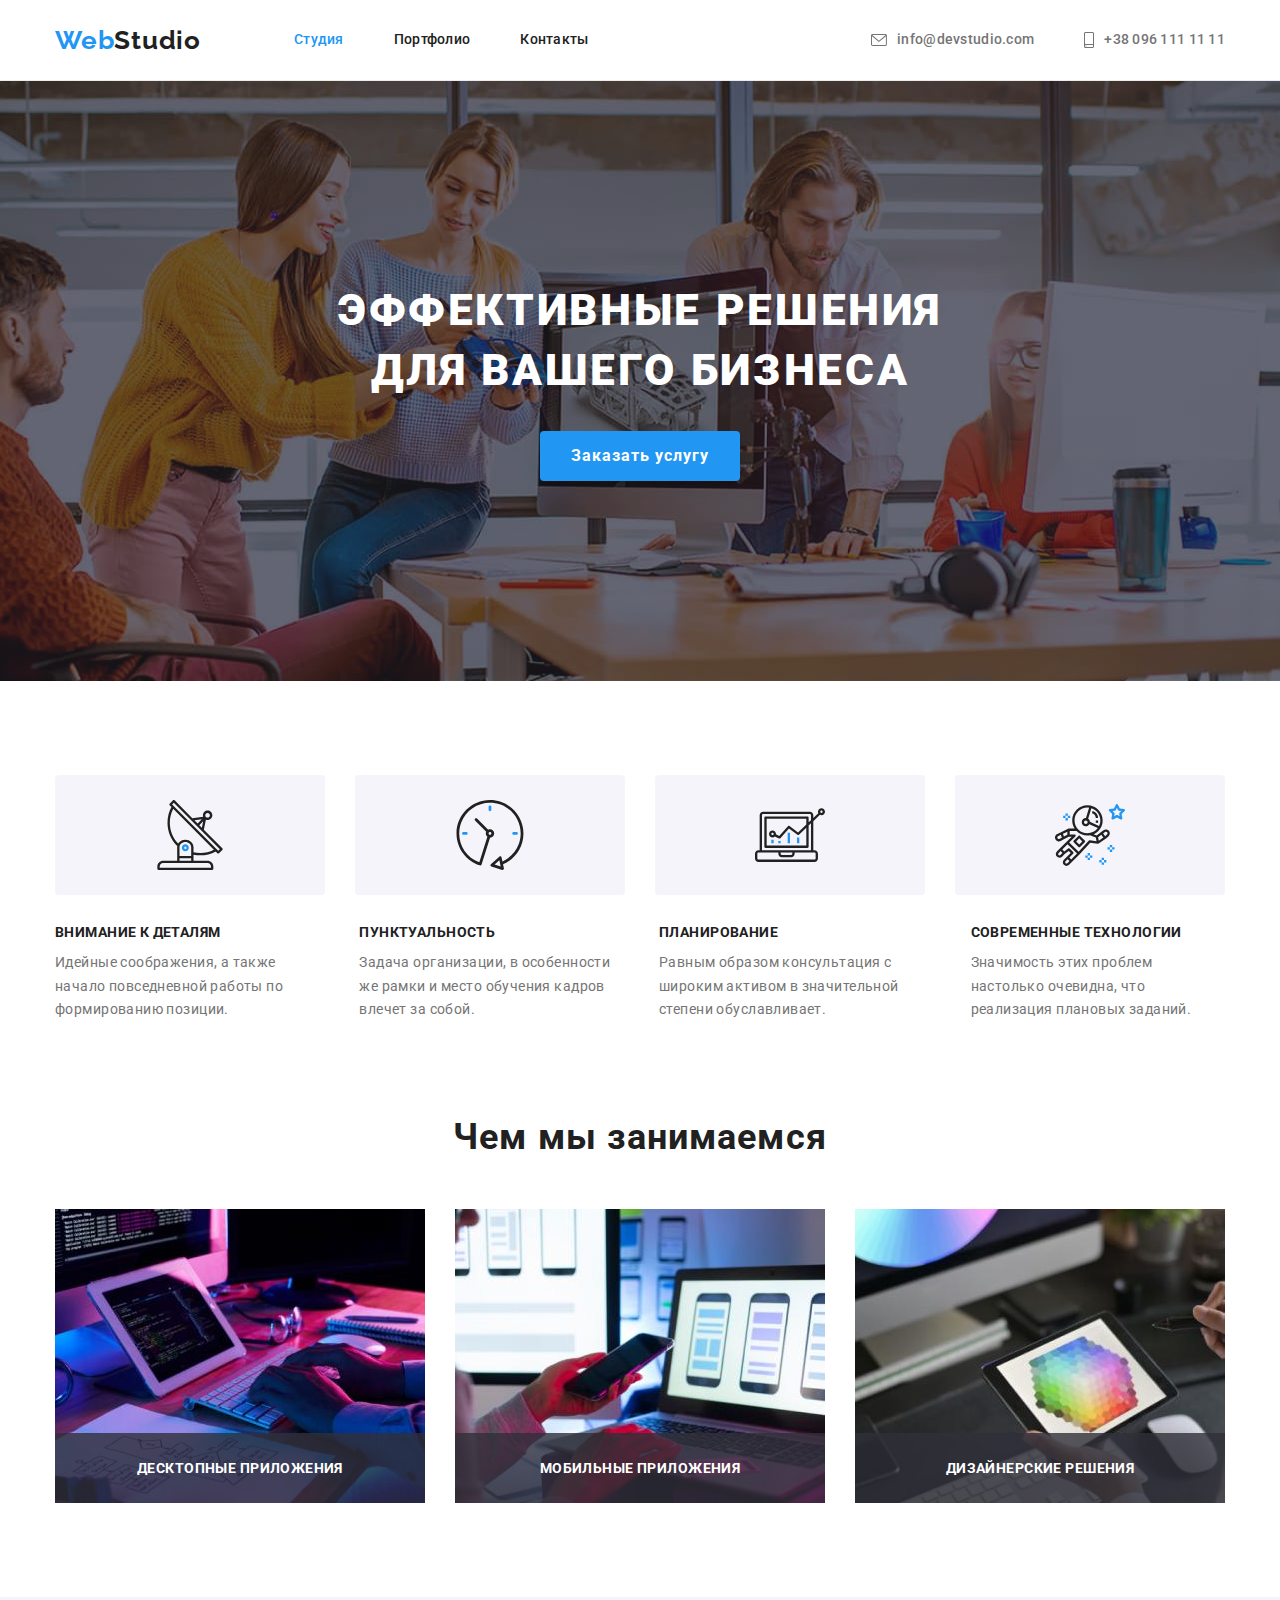
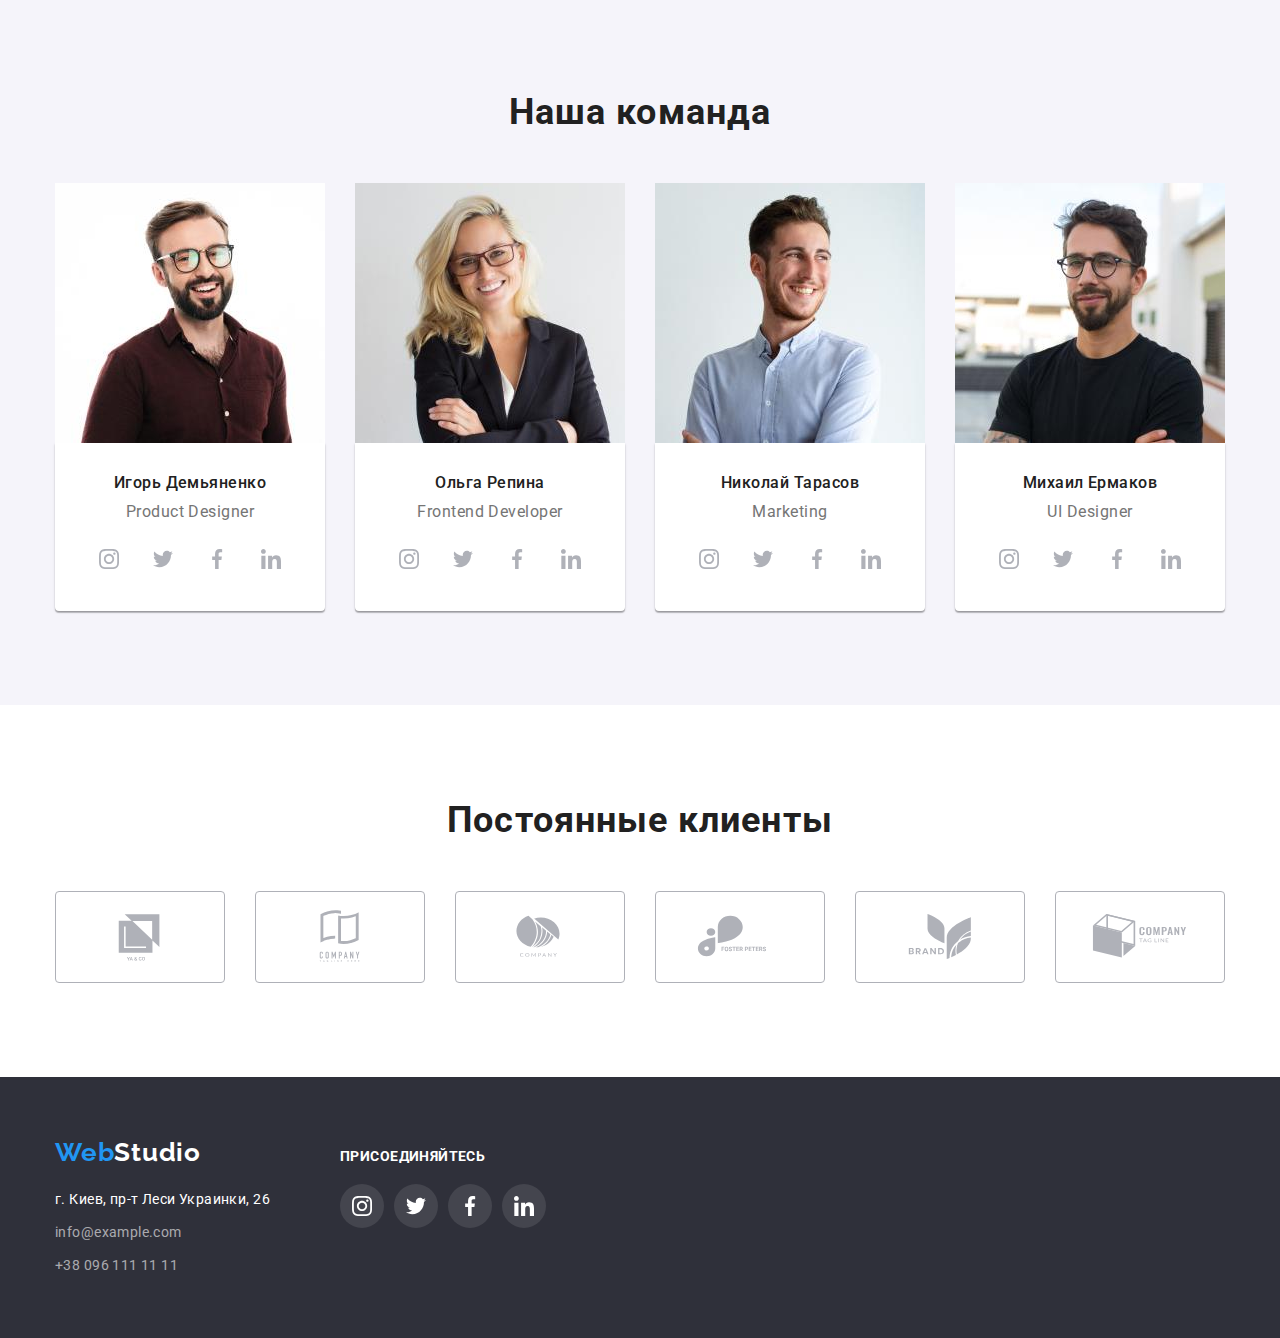
==== index.html @ f0101356 "Начало работы" ====
<!DOCTYPE html>
<html lang="ru">
<head>
    <meta charset="UTF-8">
    <meta http-equiv="X-UA-Compatible" content="IE=edge">
    <meta name="viewport" content="width=device-width, initial-scale=1.0">
    <title>Document</title> 
    <link rel="preconnect" href="https://fonts.googleapis.com">
    <link rel="preconnect" href="https://fonts.gstatic.com" crossorigin>
    <link href="https://fonts.googleapis.com/css2?family=Raleway:wght@700&family=Roboto:wght@400;500;700;900&display=swap"
      rel="stylesheet">
      <link rel="stylesheet" href="https://cdnjs.cloudflare.com/ajax/libs/modern-normalize/1.1.0/modern-normalize.min.css"
        integrity="sha512-wpPYUAdjBVSE4KJnH1VR1HeZfpl1ub8YT/NKx4PuQ5NmX2tKuGu6U/JRp5y+Y8XG2tV+wKQpNHVUX03MfMFn9Q=="
        crossorigin="anonymous" referrerpolicy="no-referrer" />
    <link rel="stylesheet" href="https://cdnjs.cloudflare.com/ajax/libs/modern-normalize/1.0.0/modern-normalize.min.css" />
    <link rel="stylesheet" href="./css/styles.css">
</head>
<body>
  
  <!-- Header -->
    <header class="header">
      <div class="container nav-container">
        <nav class="header-navigation">
          <a lang="en" class="header-logo" href="">Web<span class="logo-studio" >Studio</span> </a>
                
            <ul class="header-list">
                <li class="header-item">
                  <a class="header-link current" href="./index.html"> Студия</a>
                </li>
                <li class="header-item">
                  <a class="header-link" href="./portfolio.html"> Портфолио</a>
                </li>
                <li class="header-item">
                  <a class="header-link" href="#contact"> Контакты</a>
                </li>
                
            </ul>
        </nav>
        
          <ul class="header-contacts">
            <li class="header-contacts-item">
              <a class="header-contacts-link" href="mailto:info@devstudio.com">
                <svg class="header-contacts-icon" width="16" height="12">
                  <use href="./images/icons.svg#icon-envelope"></use>
                </svg> 
                 info@devstudio.com</a>
            </li>
            <li class="header-contacts-item">
              <a class="header-contacts-link" href="tel:+380961111111">
                <svg class="header-contacts-icon" width="10" height="16">
                  <use href="./images/icons.svg#icon-smartphone"></use>
                </svg>
                +38 096 111 11 11</a>
            </li>
          </ul>
        
      </div>
    </header>
    <main>

    <!-- Hero -->
    
      <section class="hero">
        <div class="container">
        <h1 class="hero-title">Эффективные решения для вашего бизнеса</h1>
        <button class="hero-button" type="button" data-modal-open>Заказать услугу</button>
        </div>
      </section>

    

    <!-- About -->

        <section class="section">
          <div class="container">
              <h2 class="visually-hidden">Наши умения</h2>
              <ul class="about-icons-list">                
                <li class="about-icons-item">
                  <a href="" class="about-icons-link">
                    <svg class="about-icons-icon" width="70" height="70">
                      <use href="./images/icons.svg#icon-antenna-1">
                      </use>
                    </svg>
                  </a>
                </li>
                <li class="about-icons-item">
                  <a href="" class="about-icons-link">
                    <svg class="about-icons-icon" width="70" height="70">
                      <use href="./images/icons.svg#icon-clock-1">
                      </use>
                    </svg>
                  </a>
                </li>
                <li class="about-icons-item">
                  <a href="" class="about-icons-link">
                    <svg class="about-icons-icon" width="70" height="70">
                      <use href="./images/icons.svg#icon-diagram-1">
                      </use>
                    </svg>
                  </a>
                </li>
                <li class="about-icons-item">
                  <a href="" class="about-icons-link">
                    <svg class="about-icons-icon" width="70" height="70">
                      <use href="./images/icons.svg#icon-astronaut-1">
                      </use>
                    </svg>
                  </a>
                </li>
              
              </ul>
            <ul class="about-list">
              <li class="about-item">
                
                <h3 class="about-title">Внимание к деталям</h3>
                <p class="about-text">Идейные соображения, а также начало повседневной работы по формированию позиции.</p>
              </li>
              <li class="about-item">
                <h3 class="about-title">Пунктуальность</h3>
                <p class="about-text">Задача организации, в особенности же рамки и место обучения кадров влечет за собой.</p>
              </li>
              <li class="about-item">
                <h3 class="about-title">Планирование</h3>
                <p class="about-text">Равным образом консультация с широким активом в значительной степени обуславливает.</p>
              </li>
              <li class="about-item">
                <h3 class="about-title">Современные технологии</h3>
                <p class="about-text">Значимость этих проблем настолько очевидна, что реализация плановых заданий.</p> 
              </li>
            </ul>
          </div>
        </section>

      <!-- Our works -->

      <section class="section work-section">
        <div class="container">
          <h2 class="works-title">Чем мы занимаемся</h2>
            <ul class="works-list">
                      
              <li class="works-item"><img src="./images/img_work_1.jpg" alt="наша работа1" width="370">
                <p class="works-text">десктопные приложения</p>
              </li>
              <li class="works-item"><img src="./images/img_work_2.jpg" alt="наша работа2" width="370">
                <p class="works-text">мобильные приложения</p>
              </li>
              <li class="works-item"><img src="./images/img_work_3.jpg" alt="наша работа3" width="370">
                <p class="works-text">дизайнерские решения</p>
              </li>
            </ul>
        </div>
      </section>

      <!-- Our team -->

      <section class="section team-section">
        <div class="container">
          <h2 class="team-title">Наша команда</h2>
            <ul class="team-list">
              
                <li class="team-item">
                  <img src="./images/img_pd.jpg" alt="Продакт дизайнер" width="270">
                  <div class="crewman-item-bottom">
                    <h3 class="team-name">Игорь Демьяненко</h3>
                    <p class="team-position" lang="en" >Product Designer</p>
                    <ul class="master-social-list" >
                      <li class="master-social-item">
                        <a href="" class="master-social-link">
                          <svg class="master-social-icon" width="20" height="20">
                            <use
                              href="./images/icons.svg#icon-instagram-2">
                            </use>                      
                          </svg>
                        </a>
                      </li>
                      <li class="master-social-item">
                        <a href="" class="master-social-link">
                          <svg class="master-social-icon" width="20" height="20">
                            <use href="./images/icons.svg#icon-twitter-1">
                            </use>
                          </svg>
                        </a>
                      </li>
                      <li class="master-social-item">
                        <a href="" class="master-social-link">
                          <svg class="master-social-icon" width="20" height="20">
                            <use href="./images/icons.svg#icon-facebook-1">
                            </use>
                          </svg>
                        </a>
                      </li>
                      <li class="master-social-item">
                        <a href="" class="master-social-link">
                          <svg class="master-social-icon" width="20" height="20">
                            <use href="./images/icons.svg#icon-linkedin-1">
                            </use>
                          </svg>
                        </a>
                      </li>

                    </ul>
                  </div>
                </li>
              
                <li class="team-item">
                  <img src="./images/img_fd.jpg" alt="Фронтенд дизйнер" width="270">
                  <div class="crewman-item-bottom">
                    <h3 class="team-name">Ольга Репина</h3>
                    <p class="team-position" lang="en" >Frontend Developer</p>
                    <ul class="master-social-list">
                      <li class="master-social-item">
                        <a href="" class="master-social-link">
                          <svg class="master-social-icon" width="20" height="20">
                            <use href="./images/icons.svg#icon-instagram-2">
                            </use>
                          </svg>
                        </a>
                      </li>
                      <li class="master-social-item">
                        <a href="" class="master-social-link">
                          <svg class="master-social-icon" width="20" height="20">
                            <use href="./images/icons.svg#icon-twitter-1">
                            </use>
                          </svg>
                        </a>
                      </li>
                      <li class="master-social-item">
                        <a href="" class="master-social-link">
                          <svg class="master-social-icon" width="20" height="20">
                            <use href="./images/icons.svg#icon-facebook-1">
                            </use>
                          </svg>
                        </a>
                      </li>
                      <li class="master-social-item">
                        <a href="" class="master-social-link">
                          <svg class="master-social-icon" width="20" height="20">
                            <use href="./images/icons.svg#icon-linkedin-1">
                            </use>
                          </svg>
                        </a>
                      </li>
                    
                    </ul>
                  </div>
                </li>
                <li class="team-item">
                  <img src="./images/img_mk.jpg" alt="Маркетинг" width="270">
                  <div class="crewman-item-bottom">
                  <h3 class="team-name">Николай Тарасов</h3>
                  <p class="team-position" lang="en" >Marketing</p>
                  <ul class="master-social-list">
                    <li class="master-social-item">
                      <a href="" class="master-social-link">
                        <svg class="master-social-icon" width="20" height="20">
                          <use href="./images/icons.svg#icon-instagram-2">
                          </use>
                        </svg>
                      </a>
                    </li>
                    <li class="master-social-item">
                      <a href="" class="master-social-link">
                        <svg class="master-social-icon" width="20" height="20">
                          <use href="./images/icons.svg#icon-twitter-1">
                          </use>
                        </svg>
                      </a>
                    </li>
                    <li class="master-social-item">
                      <a href="" class="master-social-link">
                        <svg class="master-social-icon" width="20" height="20">
                          <use href="./images/icons.svg#icon-facebook-1">
                          </use>
                        </svg>
                      </a>
                    </li>
                    <li class="master-social-item">
                      <a href="" class="master-social-link">
                        <svg class="master-social-icon" width="20" height="20">
                          <use href="./images/icons.svg#icon-linkedin-1">
                          </use>
                        </svg>
                      </a>
                    </li>
                  
                  </ul>
                  </div>
                </li>
                <li class="team-item">
                  <img src="./images/img_ui.jpg" alt="Интерфейс дизайнер" width="270">
                  <div class="crewman-item-bottom">
                    <h3 class="team-name">Михаил Ермаков</h3>
                    <p class="team-position" lang="en" >UI Designer</p>
                    <ul class="master-social-list">
                      <li class="master-social-item">
                        <a href="" class="master-social-link">
                          <svg class="master-social-icon" width="20" height="20">
                            <use href="./images/icons.svg#icon-instagram-2">
                            </use>
                          </svg>
                        </a>
                      </li>
                      <li class="master-social-item">
                        <a href="" class="master-social-link">
                          <svg class="master-social-icon" width="20" height="20">
                            <use href="./images/icons.svg#icon-twitter-1">
                            </use>
                          </svg>
                        </a>
                      </li>
                      <li class="master-social-item">
                        <a href="" class="master-social-link">
                          <svg class="master-social-icon" width="20" height="20">
                            <use href="./images/icons.svg#icon-facebook-1">
                            </use>
                          </svg>
                        </a>
                      </li>
                      <li class="master-social-item">
                        <a href="" class="master-social-link">
                          <svg class="master-social-icon" width="20" height="20">
                            <use href="./images/icons.svg#icon-linkedin-1">
                            </use>
                          </svg>
                        </a>
                      </li>
                    
                    </ul>
                  </div>
                </li>
            
            </ul>
        </div>
      </section>
      <section class="section">
        <div class="container">
          <h2 class="customers-title">Постоянные клиенты</h2>
          <ul class="customers-list">
            <li class="customers-item">
              <a href="" class="customers-link">
                <svg class="customers-icon" width="106" height="60">
                  <use href="./images/icons.svg#icon-Logo-1">
                  </use>
                </svg>
              </a>
            </li>
            <li class="customers-item">
              <a href="" class="customers-link">
                <svg class="customers-icon" width="106" height="60">
                  <use href="./images/icons.svg#icon-Logo-2">
                  </use>
                </svg>
              </a>
            </li>
            <li class="customers-item">
              <a href="" class="customers-link">
                <svg class="customers-icon" width="106" height="60">
                  <use href="./images/icons.svg#icon-Logo-3">
                  </use>
                </svg>
              </a>
            </li>            
            <li class="customers-item">
              <a href="" class="customers-link">
                <svg class="customers-icon" width="106" height="60">
                  <use href="./images/icons.svg#icon-Logo-4">
                  </use>
                </svg>
              </a>
            </li>
            <li class="customers-item">
              <a href="" class="customers-link">
                <svg class="customers-icon" width="106" height="60">
                  <use href="./images/icons.svg#icon-Logo-5">
                  </use>
                </svg>
              </a>
            </li>
            <li class="customers-item">
              <a href="" class="customers-link">
                <svg class="customers-icon" width="106" height="60">
                  <use href="./images/icons.svg#icon-Logo-6">
                  </use>
                </svg>
              </a>
            </li>
          
          </ul>
        </div>
      </section>
      </main>

      <!-- Footer -->

        <footer class="footer" id="contact" >
          <div class="container footer-container">
            <div class="address-box">
              <a lang="en" class="footer-logo" href="">Web<span class="footer-logo-studio">Studio</span></a>
              
              <address class="footer-address">
                <ul class="footer-contacts">
                  <li class="footer-contacts-item" >
                    <a class="footer-map"
                      href="https://goo.gl/maps/VZ49UgYhJQWMEwJX7" target="_blank" rel="noopener noreferrer">г. Киев, пр-т Леси Украинки, 26
                    </a>
                  </li>
                  <li class="footer-contacts-item" ><a class="footer-mail" href="mailto:info@example.com">info@example.com</a></li>
                  <li class="footer-contacts-item" ><a class="footer-tel" href="tel:+380961111111">+38 096 111 11 11</a></li>
                </ul>
              </address>  
            </div>
            <div class="social-box">
              <h3 class="social-title">ПРИСОЕДИНЯЙТЕСЬ</h3>
              <ul class="footer-social-list">
                <li class="footer-social-item">
                  <a href="" class="footer-social-link">
                    <svg class="footer-social-icon" width="20" height="20">
                      <use href="./images/icons.svg#icon-instagram-2">
                      </use>
                    </svg>
                  </a>
                </li>
                <li class="footer-social-item">
                  <a href="" class="footer-social-link">
                    <svg class="footer-social-icon" width="20" height="20">
                      <use href="./images/icons.svg#icon-twitter-1">
                      </use>
                    </svg>
                  </a>
                </li>
                <li class="footer-social-item">
                  <a href="" class="footer-social-link">
                    <svg class="footer-social-icon" width="20" height="20">
                      <use href="./images/icons.svg#icon-facebook-1">
                      </use>
                    </svg>
                  </a>
                </li>
                <li class="footer-social-item">
                  <a href="" class="footer-social-link">
                    <svg class="footer-social-icon" width="20" height="20">
                      <use href="./images/icons.svg#icon-linkedin-1">
                      </use>
                    </svg>
                  </a>
                </li>              
              </ul>
            </div>
          </div>
          
        </footer>

        <!-- Modal windows -->

        <div class="backdrop is-hidden" data-modal>
          <div class="modal">
            <button type="button" class="modal-close" data-modal-close >
              <svg class="modal-close-icon" width="18" height="18">
                <use href="./images/icons.svg#icon-close">
                  
                </use>
              </svg>
            </button>
          </div>
        </div>

      <script src="./js/modal.js"></script>
</body>
</html>
---- css/styles.css ----
:root {
  --main-title-color: #212121;
  --second-title-color: #ffffff;
  --main-text-color: #757575;
  --accent-color: #2196f3;
  --first-contacts-color: #757575;
  --second-contacts-color: rgba(255, 255, 255, 0.6);
  --third-contacts-color: #ffffff;
  --timing-function: cubic-bezier(0.4, 0, 0.2, 1);
}

html {
  box-sizing: border-box;
}

*,
*::before,
*::after {
  box-sizing: inherit;
}

body {
  font-family: Roboto, sans-serif;
  /* font-size: 14px;
  line-height: 1.71;
  letter-spacing: 0.03;
  color: #757575; */
}

a {
  text-decoration: none;
}

h1,
h2,
h3,
p,
ul {
  margin: 0;
}

ul {
  padding: 0;
  list-style: none;
}

img {
  display: block;
  max-width: 100%;
  height: auto;
}

.container {
  width: 1200px;
  padding-left: 15px;
  padding-right: 15px;
  margin: 0 auto;
}

.section {
  padding-top: 94px;
  padding-bottom: 94px;
}

/* -------------------- Header ------------------ */

.header {
  border-bottom: 1px solid #ececec;
}

.header-logo {
  margin-right: 93px;

  font-family: Raleway;
  font-weight: 700;
  font-size: 26px;
  line-height: 1.19;
  letter-spacing: 0.03em;
  color: #2196f3;
}

.logo-studio {
  color: #212121;
}

.header-list {
  display: flex;
}

.header-list .header-item:not(:last-child) {
  margin-right: 50px;
}

.header-link.current {
  color: var(--accent-color);
}

.header-link {
  display: block;
  position: relative;
  padding-top: 32px;
  padding-bottom: 32px;

  font-weight: 500;
  font-size: 14px;
  line-height: 1.14;
  letter-spacing: 0.02em;
  color: var(--main-title-color);
  transition: opacity 250ms var(--timing-function);
}

.header-link::after {
  content: '';
  position: absolute;
  display: block;
  width: 100%;
  height: 4px;
  bottom: 0;
  border-radius: 2px;
  background-color: var(--accent-color);
  opacity: 0;
  transition: opacity 250ms var(--timing-function);
}

.header-link:hover,
.header-link:focus {
  color: var(--accent-color);
  opacity: 1;
}

.header-link:hover::after,
.header-link:focus::after {
  opacity: 1;
}

.header-navigation {
  display: flex;
  align-items: center;
}

.nav-container {
  display: flex;
}

.header-contacts {
  display: flex;
  margin-left: auto;
}

.header-contacts .header-contacts-item:not(:last-child) {
  margin-right: 50px;
}

.header-contacts-link {
  display: flex;
  padding-top: 32px;
  padding-bottom: 32px;
  align-items: center;

  font-weight: 500;
  font-size: 14px;
  line-height: 1.14;
  letter-spacing: 0.02em;

  color: var(--first-contacts-color);
  transition: color 250ms var(--timing-function);
}

.header-contacts-link:hover,
.header-contacts-link:focus {
  color: var(--accent-color);
}

.header-contacts-icon {
  margin-right: 10px;
  fill: currentColor;
}
/*----------------- Hero ------------------- */

.hero {
  max-width: 1600px;
  margin-left: auto;
  margin-right: auto;
  padding: 200px 0;
  background-color: #2f303a;
  background-image: linear-gradient(rgba(47, 48, 58, 0.4), rgba(47, 48, 58, 0.4)),
    url(../images/hero-background.jpg);
  text-align: center;
  background-repeat: no-repeat;
  background-position: center;
  background-size: cover;
}

.hero-title {
  width: 696px;
  margin-bottom: 30px;
  margin-left: auto;
  margin-right: auto;

  font-weight: 900;
  font-size: 44px;
  line-height: 1.36;
  letter-spacing: 0.06em;
  text-transform: uppercase;
  color: var(--second-title-color);
}

.hero-button {
  cursor: pointer;
  font-family: inherit;
  font-weight: 700;
  font-size: 16px;
  line-height: 1.87;
  letter-spacing: 0.06em;
  background-color: var(--accent-color);
  color: var(--second-title-color);
  min-width: 200px;
  min-height: 50px;
  box-shadow: 0px 4px 4px rgba(0, 0, 0, 0.15);
  border-radius: 4px;
  border: transparent;
  transition: background-color 250ms var(--timing-function);
}

.hero-button:hover,
.hero-button:focus {
  background-color: #188ce8;
}

/*----------------- About ------------------- */

.about-icons-list {
  display: flex;
  justify-content: center;
  margin-bottom: 30px;
}

.about-icons-item {
  width: 270px;
  height: 120px;
  background: #f5f4fa;
  border-radius: 4px;
}

.about-icons-item + .about-icons-item {
  margin-left: 30px;
}

.about-icons-link {
  width: 100%;
  height: 100%;
  display: flex;
  align-items: center;
  justify-content: center;
}

.about-list {
  display: flex;
}

.about-title {
  font-weight: 700;
  font-size: 14px;
  line-height: 1.14;
  letter-spacing: 0.03em;
  text-transform: uppercase;
  color: var(--main-title-color);
  margin-bottom: 10px;
}

.about-item:not(:last-child) {
  margin-right: 30px;
}

/* .about-item::before { 
  display: block;
  content: '';
  height: 120px;
  background: #f5f4fa;
  border-radius: 4px;
  margin-bottom: 30px;
}*/

.about-text {
  font-size: 14px;
  line-height: 1.71;
  letter-spacing: 0.03em;
  color: var(--main-text-color);
}

/*--------------------  Our works ------------------ */

.work-section {
  padding-top: 0;
}

.works-list {
  display: flex;
}

.works-item:not(:last-child) {
  margin-right: 30px;
}

.works-item {
  position: relative;
}
.works-item > .works-text {
  position: absolute;
  display: flex;
  align-items: center;
  justify-content: center;
  bottom: 0;
  height: 70px;
  width: 100%;
  font-family: Roboto;
  font-weight: 700;
  font-size: 14px;
  line-height: 16px;
  letter-spacing: 0.03em;
  text-transform: uppercase;
  background-color: rgba(47, 48, 58, 0.8);

  color: var(--second-title-color);
}

.works-title {
  text-align: center;
  margin-bottom: 50px;

  font-weight: 700;
  font-size: 36px;
  line-height: 1.17;
  letter-spacing: 0.03em;

  color: var(--main-title-color);
}

/* ------------------ Our team ---------------------- */
.team-section {
  background-color: #f5f4fa;
}

.team-list {
  display: flex;
}

.team-item:not(:last-child) {
  margin-right: 30px;
}

.team-title {
  text-align: center;
  margin-bottom: 50px;

  font-weight: 700;
  font-size: 36px;
  line-height: 1.17;
  letter-spacing: 0.03em;
  color: var(--main-title-color);
}

.team-name {
  margin-bottom: 10px;

  font-weight: 500;
  font-size: 16px;
  line-height: 1.19;
  letter-spacing: 0.03em;
  color: var(--main-title-color);
}

.team-position {
  font-size: 16px;
  line-height: 1.19;
  letter-spacing: 0.03em;
  color: var(--main-text-color);
  margin-bottom: 16px;
}

.crewman-item-bottom {
  padding-top: 30px;
  padding-bottom: 30px;
  text-align: center;

  background: #ffffff;
  box-shadow: 0px 1px 3px rgba(0, 0, 0, 0.12), 0px 1px 1px rgba(0, 0, 0, 0.14),
    0px 2px 1px rgba(0, 0, 0, 0.2);
  border-radius: 0px 0px 4px 4px;
}

.master-social-list {
  display: flex;
  justify-content: center;
}

.master-social-item {
  width: 44px;
  height: 44px;
}

.master-social-item + .master-social-item {
  margin-left: 10px;
}

.master-social-link {
  width: 100%;
  height: 100%;
  background-color: #ffffff;
  border-radius: 50%;
  display: flex;
  align-items: center;
  justify-content: center;
  color: #afb1b8;
  transition: background-color 250ms var(--timing-function), color 250ms var(--timing-function);
}

.master-social-icon {
  fill: currentColor;
}

.master-social-link:hover,
.master-social-link:focus {
  background-color: var(--accent-color);
  color: #ffffff;
}

/* -------------Regular customers------------- */

.customers-list {
  display: flex;
  justify-content: center;
}

.customers-item {
  width: 170px;
  height: 92px;
}

.customers-item + .customers-item {
  margin-left: 30px;
}

.customers-link {
  width: 100%;
  height: 100%;
  border: 1px solid #afb1b8;
  border-radius: 4px;
  display: flex;
  align-items: center;
  justify-content: center;
  color: #afb1b8;
  transition: border-color 250ms var(--timing-function), color 250ms var(--timing-function);
}

.customers-icon {
  fill: currentColor;
}

.customers-link:hover,
.customers-link:focus {
  border-color: var(--accent-color);
  color: var(--accent-color);
}

.customers-title {
  text-align: center;
  margin-bottom: 50px;

  font-weight: 700;
  font-size: 36px;
  line-height: 1.17;
  letter-spacing: 0.03em;
  color: var(--main-title-color);
}

/* ------------------ Footer ---------------- */

.footer {
  background-color: #2f303a;
  padding: 60px 0;
}

.footer-address {
  margin-top: 20px;
  font-style: normal;
}

.footer-logo {
  font-family: Raleway;
  font-weight: 700;
  font-size: 26px;
  line-height: 1.19;
  letter-spacing: 0.03em;
  color: #2196f3;
}

.footer-logo-studio {
  color: #ffffff;
}

.footer-map {
  font-size: 14px;
  line-height: 1.71;
  letter-spacing: 0.03em;
  color: var(--third-contacts-color);
}

.footer-mail {
  font-size: 14px;
  line-height: 1.71;
  letter-spacing: 0.03em;
  color: var(--second-contacts-color);
}

.footer-tel {
  font-size: 14px;
  line-height: 1.71;
  letter-spacing: 0.03em;
  color: var(--second-contacts-color);
}

.footer-contacts-item:not(:last-child) {
  margin-bottom: 9px;
}

.footer-container {
  display: flex;
  align-items: baseline;
}

.social-box {
  margin-left: 70px;
}

.social-title {
  font-weight: 700;
  font-size: 14px;
  line-height: 16px;
  letter-spacing: 0.03em;
  text-transform: uppercase;
  margin-bottom: 20px;
  color: var(--second-title-color);
}

.footer-social-list {
  display: flex;
  justify-content: center;
}

.footer-social-item {
  width: 44px;
  height: 44px;
}

.footer-social-item:not(:last-child) {
  margin-right: 10px;
}

.footer-social-link {
  width: 100%;
  height: 100%;
  background-color: rgba(255, 255, 255, 0.1);
  border-radius: 50%;
  display: flex;
  align-items: center;
  justify-content: center;
  color: #afb1b8;
  transition: background-color 250ms var(--timing-function);
}

.footer-social-icon {
  fill: var(--second-title-color);
}

.footer-social-link:hover,
.footer-social-link:focus {
  background-color: var(--accent-color);
}

/*--------------------Modal window---------------- */

.backdrop {
  width: 100vw;
  height: 100vh;
  background-color: rgba(0, 0, 0, 0.2);
  position: fixed;
  top: 0;
  transition: opacity 500ms var(--timing-function), visibility 500ms var(--timing-function);
}

.backdrop.is-hidden .modal {
  transform: scale(1.5);
  transition: transform 500ms;
}

.modal {
  width: 528px;
  min-height: 581px;
  background-color: var(--second-title-color);
  border-radius: 4px;
  position: absolute;
  top: 50%;
  left: 50%;
  transform: scale(1);
  transform: translate(-50%, -50%);
  transition: transform 500ms var(--timing-function);
}

.modal-close {
  cursor: pointer;
  width: 30px;
  height: 30px;
  background-color: transparent;
  border: 1px solid #999999;
  border-radius: 50%;
  position: absolute;
  top: 11px;
  right: 11px;
  display: flex;
  align-items: center;
  justify-content: center;
}

.is-hidden {
  visibility: hidden;
  opacity: 0;
  pointer-events: none;
}
/* ------------------- PORTFOLIO ----------------- */
/* ------------------- Navigation ----------------- */

.navigation-list {
  display: flex;
  justify-content: center;
  margin-bottom: 50px;
}

.menu-container {
  padding-top: 94px;
}

.visually-hidden {
  position: absolute;
  width: 1px;
  height: 1px;
  margin: -1px;
  padding: 0;
  overflow: hidden;
  border: 0;
  clip: rect(0 0 0 0);
}

.navigation-list .navigation-item:not(:last-child) {
  margin-right: 8px;
}

.navigation-button {
  cursor: pointer;
  font-family: inherit;
  font-weight: 500;
  font-size: 16px;
  line-height: 1.62;
  letter-spacing: 0.03em;
  color: var(--main-title-color);
  background: #f5f4fa;

  border-radius: 4px;
  min-width: 73px;
  padding: 6px 22px 6px 22px;
  border: 2px solid transparent;
  transition: background-color 250ms var(--timing-function), color 250ms var(--timing-function),
    box-shadow 250ms var(--timing-function);
}

.navigation-button:hover,
.navigation-button:focus {
  box-shadow: 0px 3px 1px rgba(0, 0, 0, 0.1), 0px 1px 2px rgba(0, 0, 0, 0.08),
    0px 2px 2px rgba(0, 0, 0, 0.12);
  color: #ffffff;
  background-color: var(--accent-color);
}

/* ------------------- Offers ----------------- */

.offers-section {
  padding-top: 50px;
  padding-bottom: 94px;
}

.offers-title {
  font-weight: 700;
  font-size: 18px;
  line-height: 2;
  letter-spacing: 0.06em;
  color: var(--main-title-color);
}

.offers-text {
  font-size: 16px;
  line-height: 1.87;
  letter-spacing: 0.03em;
  color: var(--main-text-color);
}

.offers-list {
  display: flex;
  flex-wrap: wrap;
  margin-left: -30px;
  margin-bottom: -30px;
}

.offers-item {
  flex-basis: calc(100% / 3 - 30px);
  margin-left: 30px;
  margin-bottom: 30px;
}

.offers-link:hover .offers-popup-text,
.offers-link:focus .offers-popup-text {
  transform: translateY(0);
}

.offers-link {
  display: block;
  transition: box-shadow 250ms var(--timing-function);
}

.offers-link:hover,
.offers-link:focus {
  box-shadow: 0px 1px 1px rgba(0, 0, 0, 0.12), 0px 4px 4px rgba(0, 0, 0, 0.06),
    1px 4px 6px rgba(0, 0, 0, 0.16);
}

.offers-item-bottom {
  padding: 20px 24px;
  border: 1px solid #eeeeee;
  border-top: none;
}

.offers-popup-block {
  position: relative;
  overflow: hidden;
}

.offers-popup-text {
  position: absolute;
  top: 0;
  left: 0;
  padding: 63px 24px;
  background-color: rgba(33, 150, 243, 0.9);
  font-family: Roboto;
  font-size: 18px;
  line-height: 1.56;
  letter-spacing: 0.03em;
  color: var(--second-title-color);
  transform: translateY(100%);
  transition: transform 250ms var(--timing-function);
}
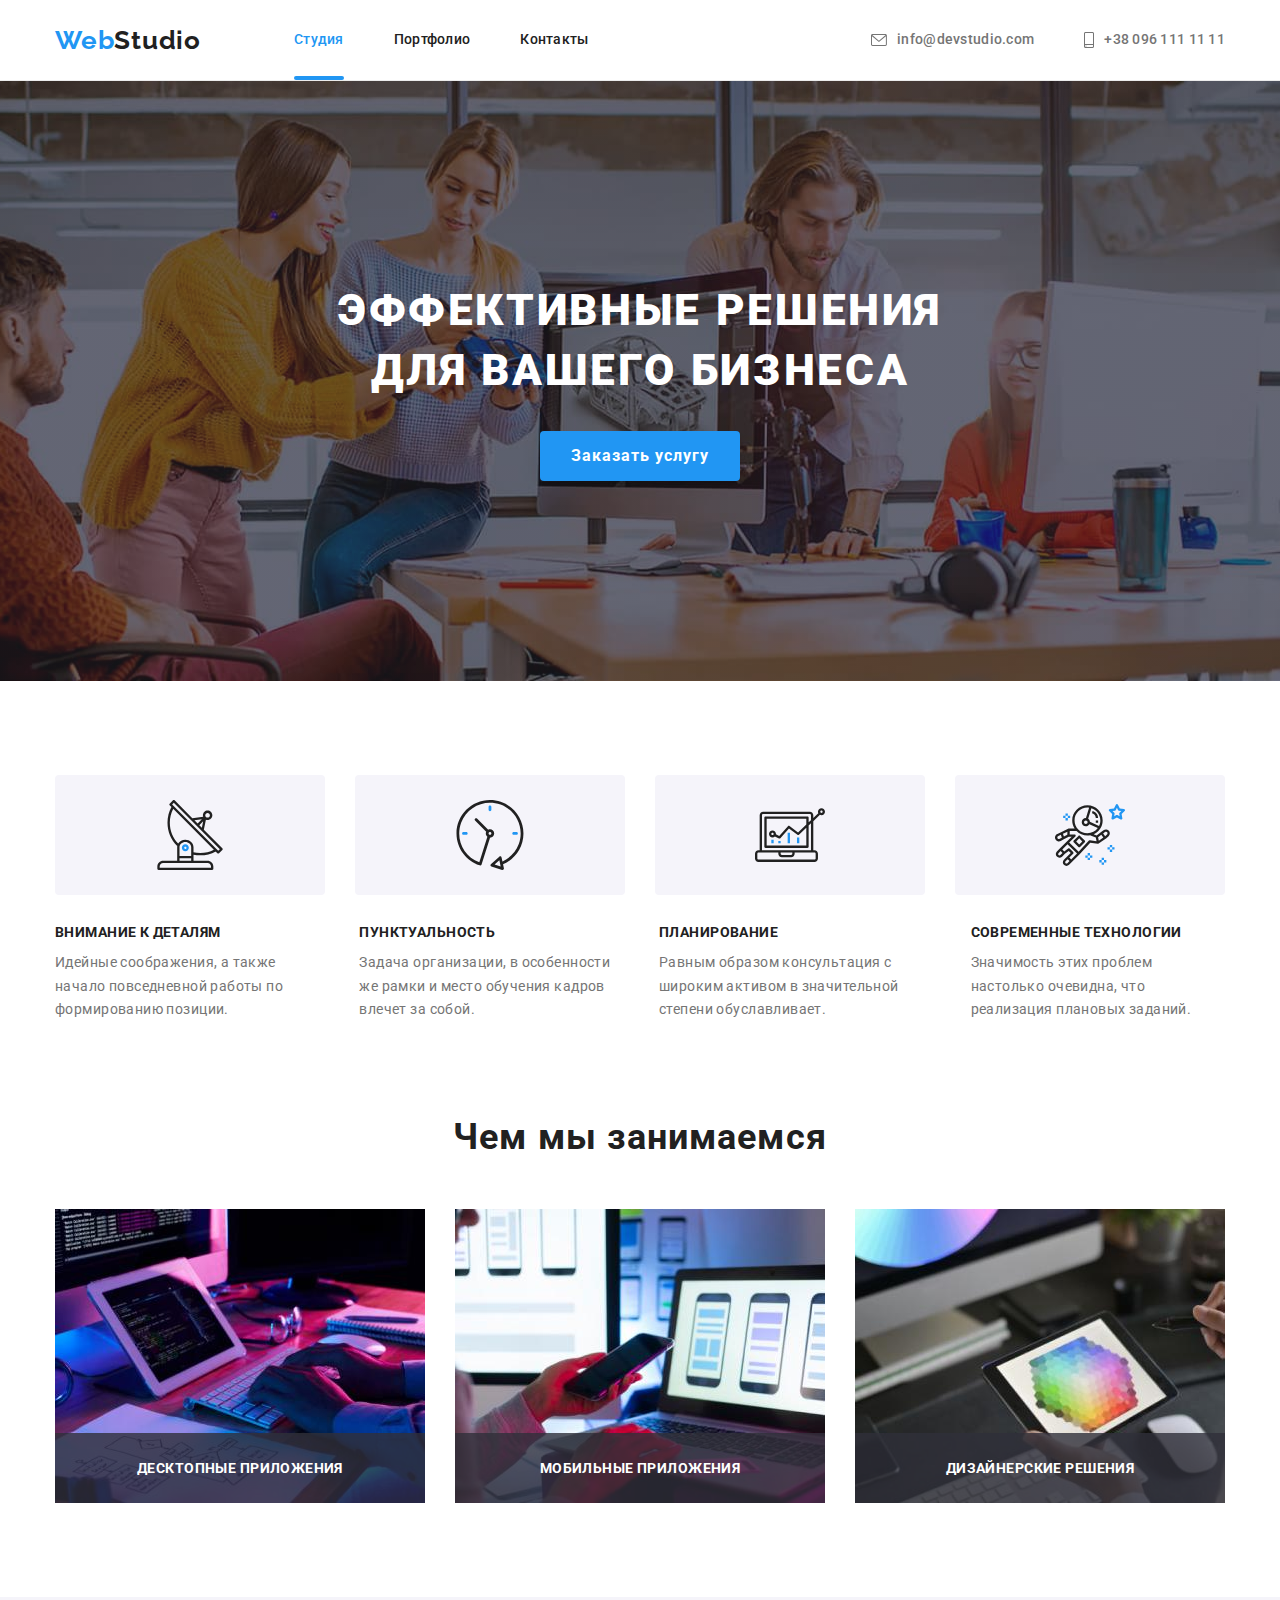
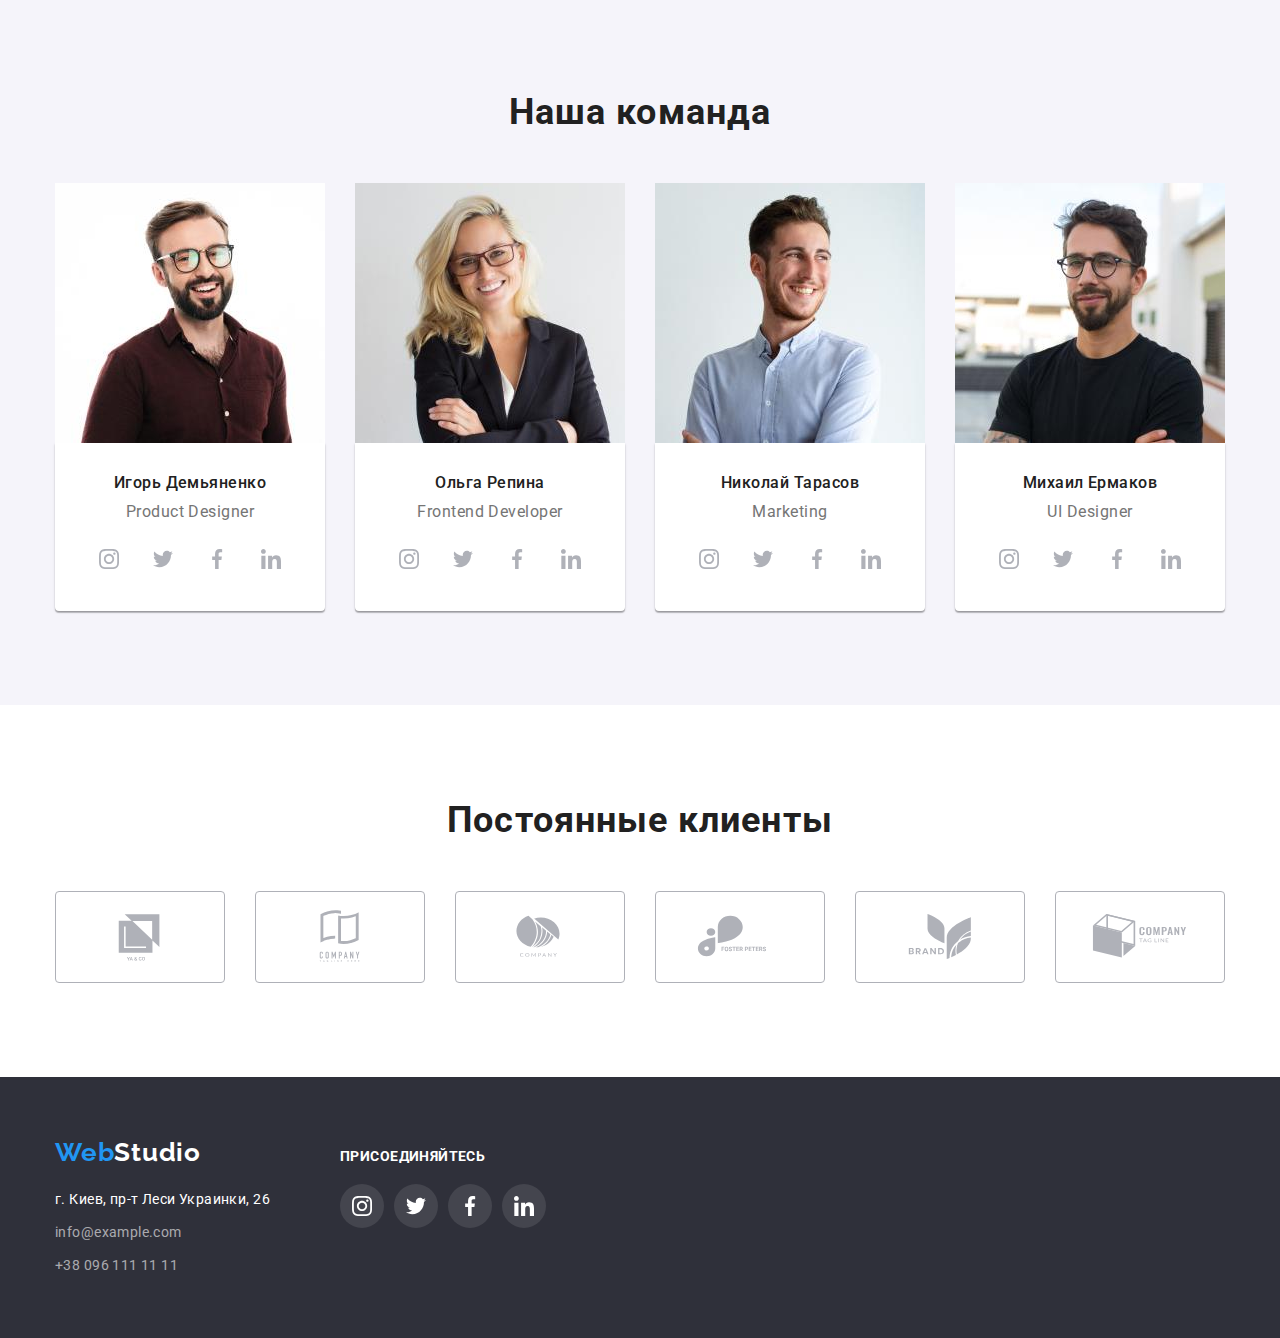
==== commit 4bd88586: "работа над 6-й домашкой" ====
--- a/index.html
+++ b/index.html
@@ -455,12 +455,72 @@
         <div class="backdrop is-hidden" data-modal>
           <div class="modal">
             <button type="button" class="modal-close" data-modal-close >
-              <svg class="modal-close-icon" width="18" height="18">
+              <svg class="modal-close-icon" width="11" height="11">
                 <use href="./images/icons.svg#icon-close">
                   
                 </use>
               </svg>
             </button>
+            <p class="modal-title">Оставьте свои данные, мы вам перезвоним</p>
+            <form action="#" class="modal-form">
+              <div class="modal-field">
+                <label for="user-name" class="form-input-text">Имя</label>
+                <div class="input-wrap">
+                    <input 
+                      type="text" 
+                      id="user-name"
+                      name="user-name" 
+                      class="modal-form-input"                
+                      required>
+                      <svg class="input-icon" width="18" height="18">
+                        <use href="./images/icons.svg#icon-person-black"></use>
+                      </svg>
+                </div>
+              </div>
+              <div class="modal-field">
+                <label for="user-tel" class="form-input-text">Телефон</label>
+                <div class="input-wrap">
+                    <input 
+                      type="tel" 
+                      id="user-tel"
+                      name="user-tel" 
+                      class="modal-form-input"                
+                      required>
+                      <svg class="input-icon" width="18" height="18">
+                        <use href="./images/icons.svg#icon-phone-black"></use>
+                      </svg>
+                </div>
+              </div>
+              <div class="modal-field">
+                <label for="user-email" class="form-input-text">Почта</label>
+                <div class="input-wrap">
+                    <input 
+                      type="email" 
+                      id="user-email"
+                      name="user-email" 
+                      class="modal-form-input"                
+                      required>
+                      <svg class="input-icon" width="18" height="18">
+                        <use href="./images/icons.svg#icon-email-black"></use>
+                      </svg>
+                </div>
+              </div>
+              <div class="modal-field">
+                <label for="user-text" class="form-input-text">Комментарий</label>
+                <textarea name="user-text" id="user-text" class="modal-form-text" placeholder="Введите текст"></textarea>
+              </div>
+              <div class="modal-field" >
+                <input type="checkbox" name="policy" id="policy" class="modal-check visually-hidden" />
+                <label for="policy" class="check-text">
+                  <span class="check-item">
+                    <svg class="check-icon" width="8" height="11">
+                      <use href="./images/icons.svg#icon-icon-check"></use>
+                    </svg>
+                  </span> Соглашаюсь с рассылкой и принимаю
+                </label>
+              </div>
+              <button class="modal-button" type="submit">Отправить</button>
+            </form>
           </div>
         </div>
 
--- a/css/styles.css
+++ b/css/styles.css
@@ -91,25 +91,7 @@
   margin-right: 50px;
 }
 
-.header-link.current {
-  color: var(--accent-color);
-}
-
-.header-link {
-  display: block;
-  position: relative;
-  padding-top: 32px;
-  padding-bottom: 32px;
-
-  font-weight: 500;
-  font-size: 14px;
-  line-height: 1.14;
-  letter-spacing: 0.02em;
-  color: var(--main-title-color);
-  transition: opacity 250ms var(--timing-function);
-}
-
-.header-link::after {
+.header-link.current::after {
   content: '';
   position: absolute;
   display: block;
@@ -118,14 +100,29 @@
   bottom: 0;
   border-radius: 2px;
   background-color: var(--accent-color);
-  opacity: 0;
-  transition: opacity 250ms var(--timing-function);
+}
+.header-link.current {
+  color: var(--accent-color);
+  position: relative;
+}
+
+.header-link {
+  display: block;
+  position: relative;
+  padding-top: 32px;
+  padding-bottom: 32px;
+
+  font-weight: 500;
+  font-size: 14px;
+  line-height: 1.14;
+  letter-spacing: 0.02em;
+  color: var(--main-title-color);
+  transition: color 250ms var(--timing-function);
 }
 
 .header-link:hover,
 .header-link:focus {
   color: var(--accent-color);
-  opacity: 1;
 }
 
 .header-link:hover::after,
@@ -602,6 +599,7 @@
   position: absolute;
   top: 50%;
   left: 50%;
+  padding: 40px;
   transform: scale(1);
   transform: translate(-50%, -50%);
   transition: transform 500ms var(--timing-function);
@@ -627,6 +625,145 @@
   opacity: 0;
   pointer-events: none;
 }
+
+.modal-title {
+  font-weight: bold;
+  font-size: 20px;
+  line-height: 1.15;
+  text-align: center;
+  letter-spacing: 0.03em;
+
+  color: var(--main-title-color);
+  margin-bottom: 12px;
+}
+
+.modal-field {
+  margin-bottom: 10px;
+}
+
+.input-wrap {
+  position: relative;
+}
+
+.input-icon {
+  position: absolute;
+  left: 12px;
+  top: 50%;
+  transform: translateY(-50%);
+  transition: fill 250ms var(--timing-function);
+}
+
+.modal-form-input {
+  cursor: pointer;
+  width: 100%;
+  height: 40px;
+  border: 1px solid rgba(33, 33, 33, 0.2);
+  border-radius: 4px;
+
+  padding-left: 42px;
+  padding-right: 10px;
+  color: var(--main-text-color);
+  outline: none;
+  transition: border-color 250ms var(--timing-function);
+}
+
+.modal-form-input:focus {
+  border-color: var(--accent-color);
+}
+
+.modal-form-input:focus + .input-icon {
+  fill: var(--accent-color);
+}
+
+.modal-form-text {
+  display: block;
+  width: 100%;
+  height: 120px;
+  border: 1px solid rgba(33, 33, 33, 0.2);
+
+  border-radius: 4px;
+  resize: none;
+  padding: 12px 16px;
+}
+
+.modal-form-text::placeholder {
+  font-size: 12px;
+  line-height: 1.17;
+  letter-spacing: 0.01em;
+  color: rgba(117, 117, 117, 0.5);
+}
+
+.modal-form-text:focus {
+  border-color: var(--accent-color);
+}
+
+.form-input-text {
+  font-family: Roboto;
+  font-weight: normal;
+  font-size: 12px;
+  line-height: 1.17;
+  letter-spacing: 0.01em;
+  color: var(--main-text-color);
+  display: block;
+  margin-bottom: 4px;
+}
+
+.check-text {
+  font-size: 14px;
+  line-height: 1.71;
+  letter-spacing: 0.03em;
+  color: var(--first-contacts-color);
+  display: flex;
+}
+
+.check-item {
+  width: 16px;
+  height: 15px;
+  border: 2px solid #212121;
+  border-radius: 2px;
+  margin-right: 8px;
+  display: flex;
+  align-items: center;
+  justify-content: center;
+}
+
+.check-icon {
+  fill: #ffffff;
+}
+
+.modal-check:checked + .check-text .check-item {
+  background-color: var(--accent-color);
+  border: none;
+}
+
+.modal-check:focus {
+  accent-color: var(--accent-color);
+}
+
+.modal-button {
+  display: block;
+  margin: 0 auto;
+  cursor: pointer;
+  font-family: inherit;
+  font-weight: 700;
+  font-size: 16px;
+  line-height: 1.87;
+  letter-spacing: 0.06em;
+  background-color: var(--accent-color);
+  color: var(--second-title-color);
+  min-width: 200px;
+  min-height: 50px;
+  box-shadow: 0px 4px 4px rgba(0, 0, 0, 0.15);
+  border-radius: 4px;
+  border: transparent;
+  transition: background-color 250ms var(--timing-function);
+}
+
+.modal-button:hover,
+.modal-button:focus {
+  background-color: #188ce8;
+}
+
 /* ------------------- PORTFOLIO ----------------- */
 /* ------------------- Navigation ----------------- */
 
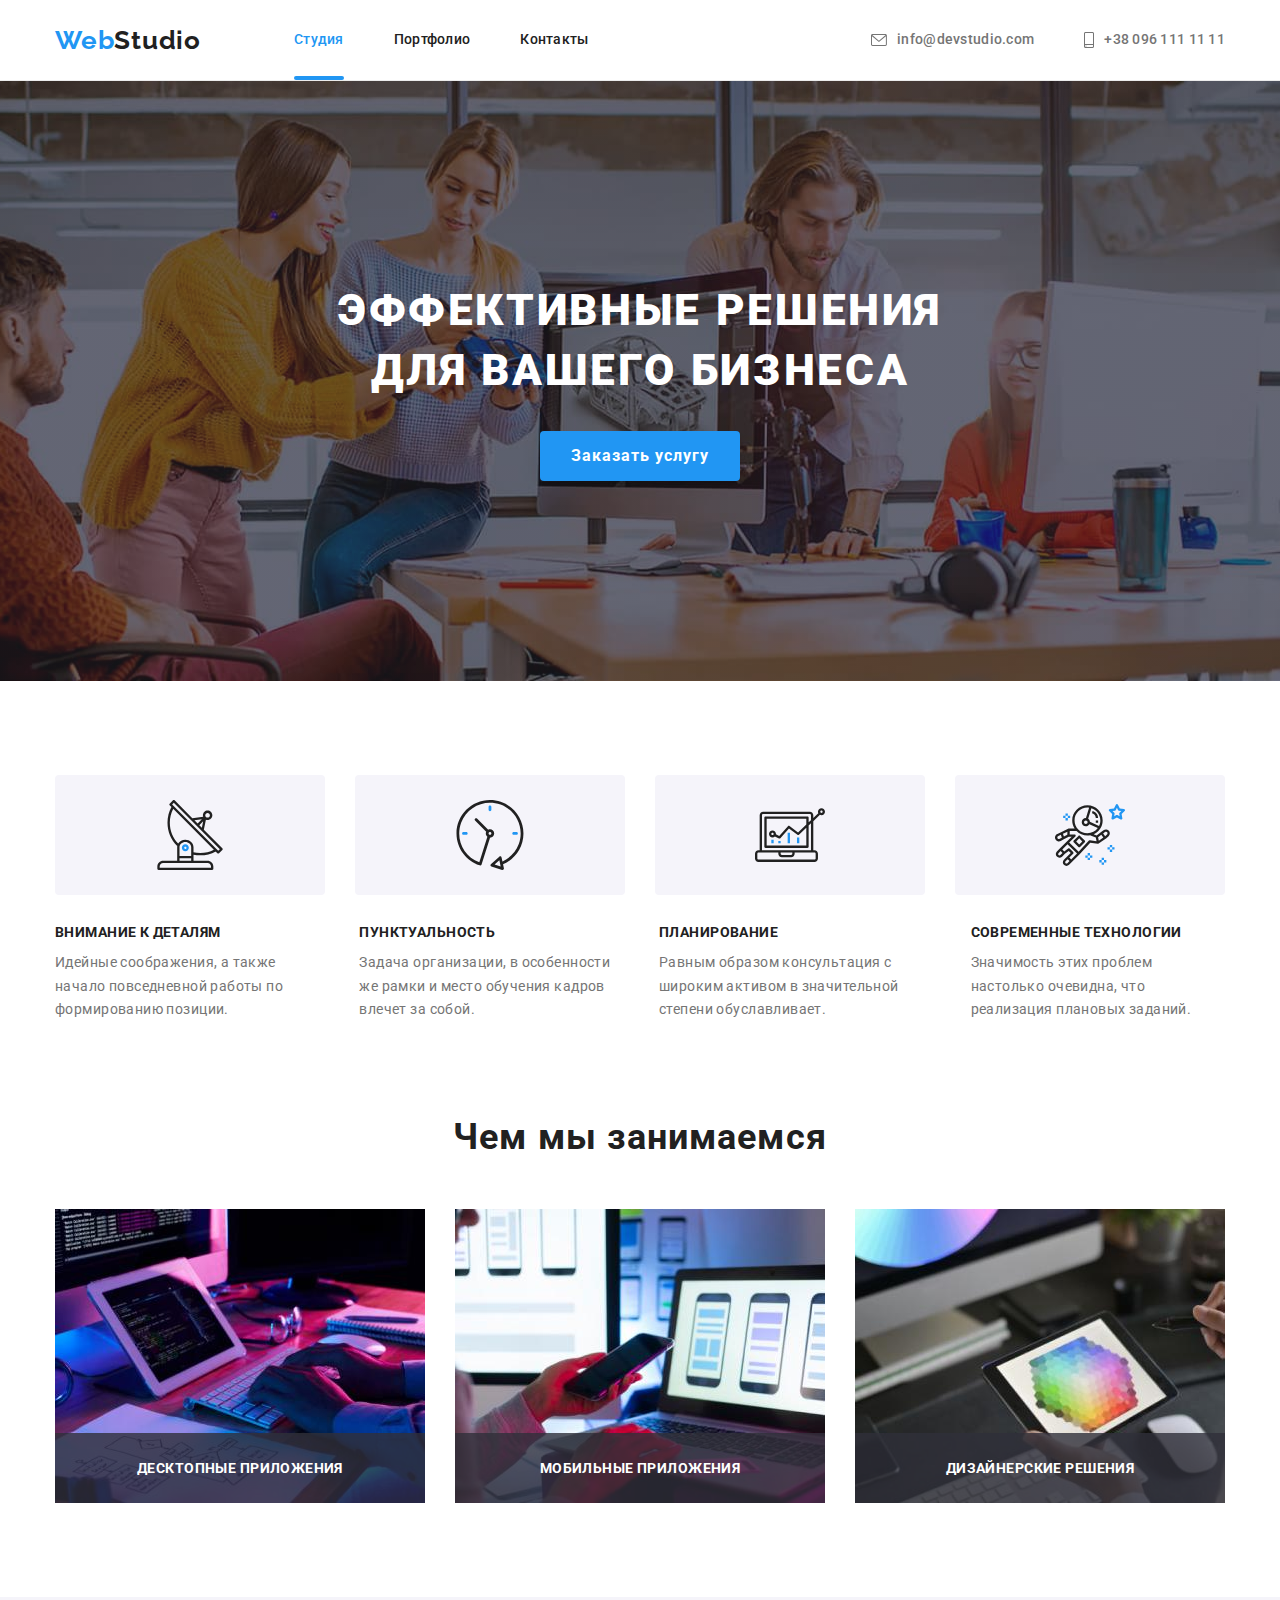
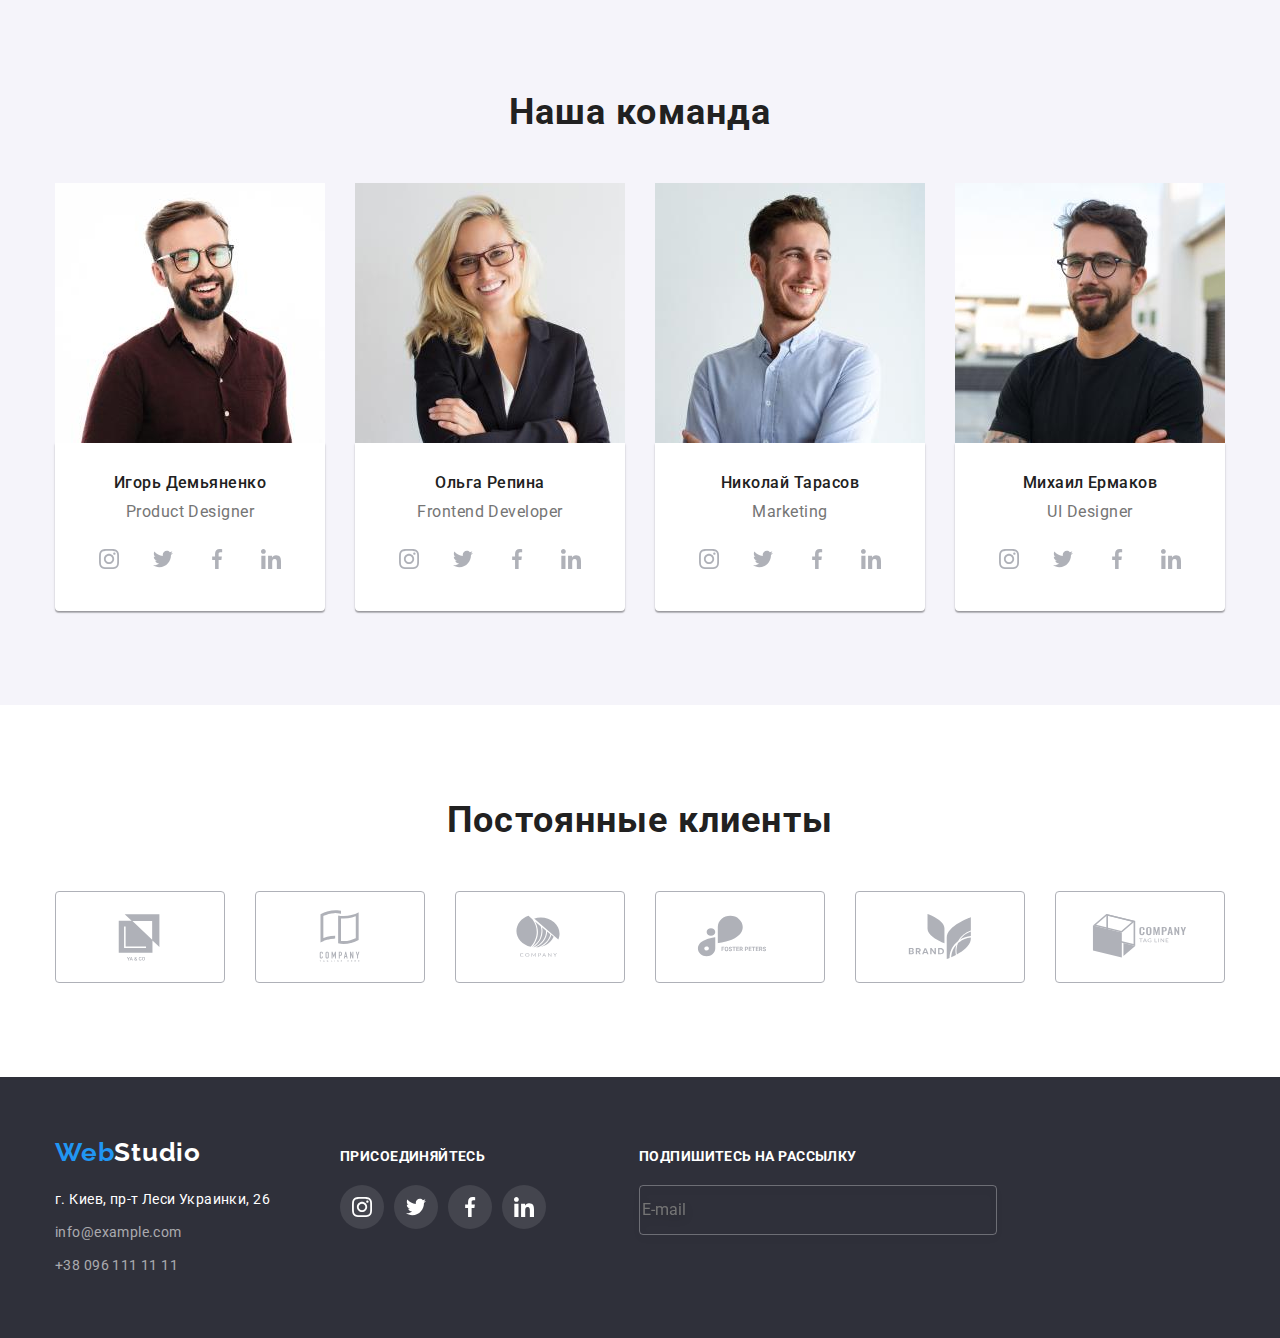
==== commit 978e3a56: "ничего не закончено" ====
--- a/index.html
+++ b/index.html
@@ -445,6 +445,15 @@
                   </a>
                 </li>              
               </ul>
+            </div>
+            <div class="online">
+              <h2 class="online-title">подпишитесь на рассылку</h2>
+              <form action="#" class="online-form">
+                <input type="text"
+                class="online-input"
+                name="online-name"
+                placeholder="E-mail">
+              </form>
             </div>
           </div>
           
--- a/css/styles.css
+++ b/css/styles.css
@@ -533,7 +533,7 @@
 .social-title {
   font-weight: 700;
   font-size: 14px;
-  line-height: 16px;
+  line-height: 1.14;
   letter-spacing: 0.03em;
   text-transform: uppercase;
   margin-bottom: 20px;
@@ -573,6 +573,32 @@
 .footer-social-link:hover,
 .footer-social-link:focus {
   background-color: var(--accent-color);
+}
+
+.online {
+  margin-left: 93px;
+}
+
+.online-title {
+}
+
+.online-title {
+  font-weight: 700;
+  font-size: 14px;
+  line-height: 1.14;
+  letter-spacing: 0.03em;
+  text-transform: uppercase;
+  margin-bottom: 20px;
+  color: var(--second-title-color);
+}
+
+.online-input {
+  width: 358px;
+  height: 50px;
+  background-color: transparent;
+  border: 1px solid rgba(255, 255, 255, 0.3);
+  filter: drop-shadow(0px 4px 4px rgba(0, 0, 0, 0.15));
+  border-radius: 4px;
 }
 
 /*--------------------Modal window---------------- */
@@ -738,6 +764,7 @@
 
 .modal-check:focus {
   accent-color: var(--accent-color);
+  border: none;
 }
 
 .modal-button {
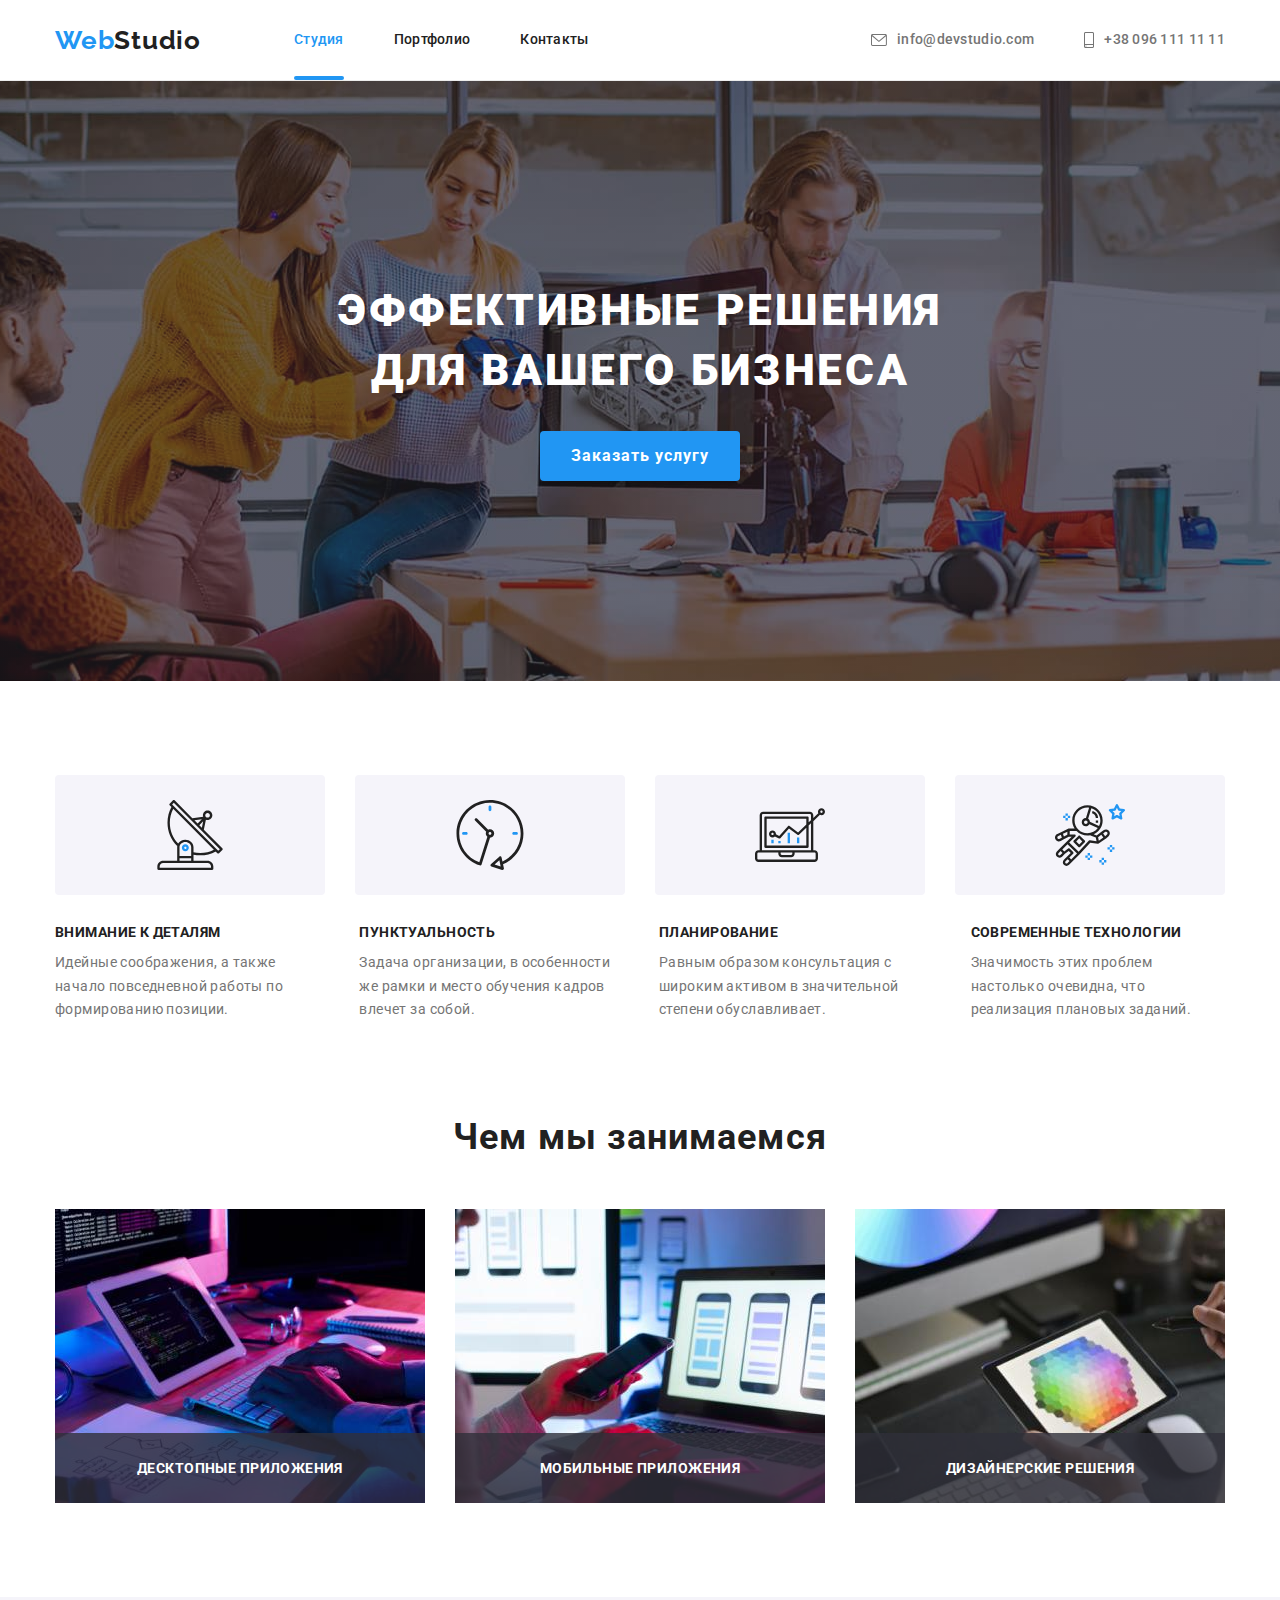
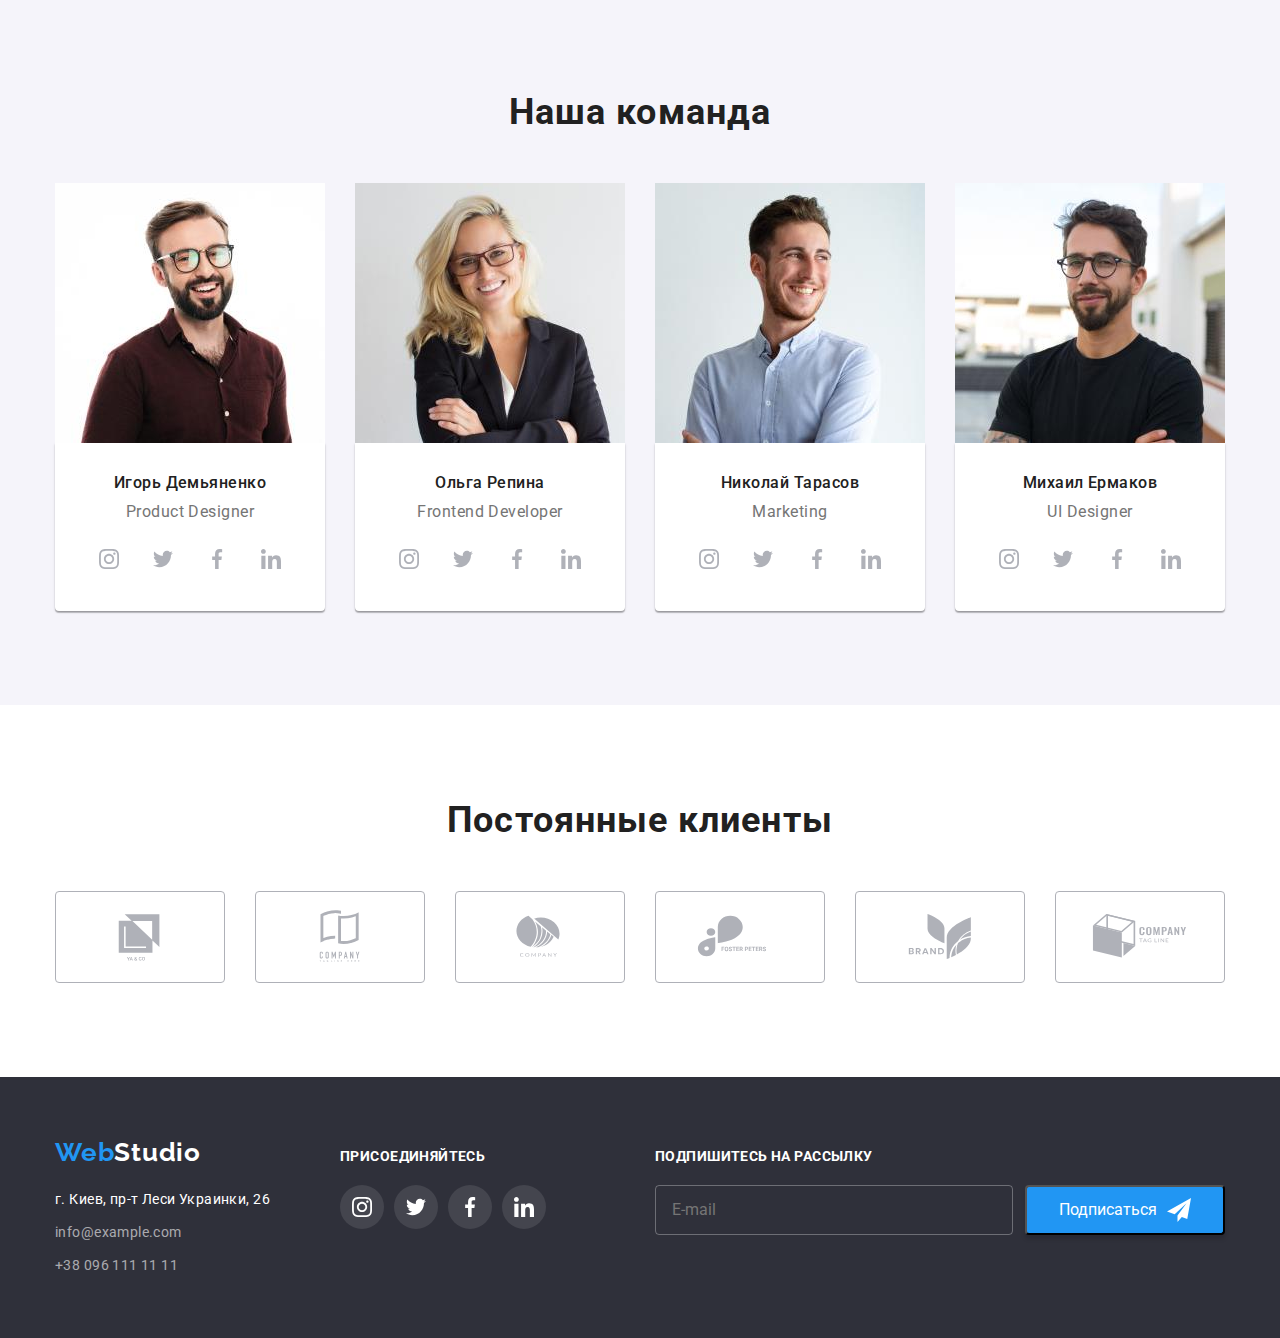
==== commit 11319b87: "Работа готова для проверки" ====
--- a/index.html
+++ b/index.html
@@ -447,12 +447,22 @@
               </ul>
             </div>
             <div class="online">
+              <form action="#" class="online-form">
               <h2 class="online-title">подпишитесь на рассылку</h2>
-              <form action="#" class="online-form">
+              <div class="online-signup">
+
                 <input type="text"
                 class="online-input"
                 name="online-name"
                 placeholder="E-mail">
+                  <button type="submit" class="footer-form-button">
+                    Подписаться
+                    <svg class="footer-button-icon" width="24" height="24">
+                      <use href="./images/icons.svg#icon-icon-send"></use>
+                    </svg>
+                  </button>
+                </div>
+
               </form>
             </div>
           </div>
@@ -464,7 +474,7 @@
         <div class="backdrop is-hidden" data-modal>
           <div class="modal">
             <button type="button" class="modal-close" data-modal-close >
-              <svg class="modal-close-icon" width="11" height="11">
+              <svg class="modal-close-icon" width="16" height="16">
                 <use href="./images/icons.svg#icon-close">
                   
                 </use>
@@ -522,10 +532,16 @@
                 <input type="checkbox" name="policy" id="policy" class="modal-check visually-hidden" />
                 <label for="policy" class="check-text">
                   <span class="check-item">
-                    <svg class="check-icon" width="8" height="11">
+                    <svg class="check-icon" width="16" height="15">
                       <use href="./images/icons.svg#icon-icon-check"></use>
                     </svg>
-                  </span> Соглашаюсь с рассылкой и принимаю
+                  </span>
+                  <span class="policy-text">
+                    Соглашаюсь с рассылкой и принимаю&nbsp
+                  </span>
+                  <a href="" class="modal-checkbox-link">
+                    Условия договора
+                  </a>
                 </label>
               </div>
               <button class="modal-button" type="submit">Отправить</button>
--- a/css/styles.css
+++ b/css/styles.css
@@ -576,10 +576,14 @@
 }
 
 .online {
-  margin-left: 93px;
-}
-
-.online-title {
+  margin-left: auto;
+}
+
+.online-signup {
+  display: flex;
+  justify-content: space-between;
+  align-items: center;
+  margin-left: auto;
 }
 
 .online-title {
@@ -595,10 +599,31 @@
 .online-input {
   width: 358px;
   height: 50px;
-  background-color: transparent;
   border: 1px solid rgba(255, 255, 255, 0.3);
-  filter: drop-shadow(0px 4px 4px rgba(0, 0, 0, 0.15));
-  border-radius: 4px;
+  border-radius: 4px;
+  background-color: inherit;
+  padding: 15px 16px;
+  color: #ffffff;
+  margin-right: 12px;
+}
+
+.footer-form-button {
+  display: flex;
+  justify-content: center;
+  align-items: center;
+  width: 200px;
+  height: 50px;
+  background: #2196f3;
+  box-shadow: 0px 4px 4px rgba(0, 0, 0, 0.15);
+  border-radius: 4px;
+  font-size: 16px;
+  line-height: 1.87;
+  color: #ffffff;
+}
+
+.footer-button-icon {
+  margin-left: 10px;
+  fill: #ffffff;
 }
 
 /*--------------------Modal window---------------- */
@@ -636,14 +661,20 @@
   width: 30px;
   height: 30px;
   background-color: transparent;
-  border: 1px solid #999999;
+  border: 1px solid rgba(0, 0, 0, 0.1);
   border-radius: 50%;
   position: absolute;
-  top: 11px;
-  right: 11px;
-  display: flex;
-  align-items: center;
-  justify-content: center;
+  top: 8px;
+  right: 8px;
+  display: flex;
+  align-items: center;
+  justify-content: center;
+}
+
+.modal-close:hover,
+.modal-close:focus {
+  fill: #2196f3;
+  transition: fill 250ms cubic-bezier(0.4, 0, 0.2, 1);
 }
 
 .is-hidden {
@@ -664,7 +695,7 @@
 }
 
 .modal-field {
-  margin-bottom: 10px;
+  margin-bottom: 30px;
 }
 
 .input-wrap {
@@ -735,6 +766,7 @@
 }
 
 .check-text {
+  justify-content: center;
   font-size: 14px;
   line-height: 1.71;
   letter-spacing: 0.03em;
@@ -751,10 +783,23 @@
   display: flex;
   align-items: center;
   justify-content: center;
+  transition: background-color 250ms var(--timing-function), border 250ms var(--timing-function);
 }
 
 .check-icon {
   fill: #ffffff;
+}
+.policy-text,
+.modal-checkbox-link {
+  font-size: 14px;
+  line-height: 1.71;
+  letter-spacing: 0.03em;
+  color: var(--main-text-color);
+}
+
+.modal-checkbox-link {
+  text-decoration-line: underline;
+  color: #2196f3;
 }
 
 .modal-check:checked + .check-text .check-item {
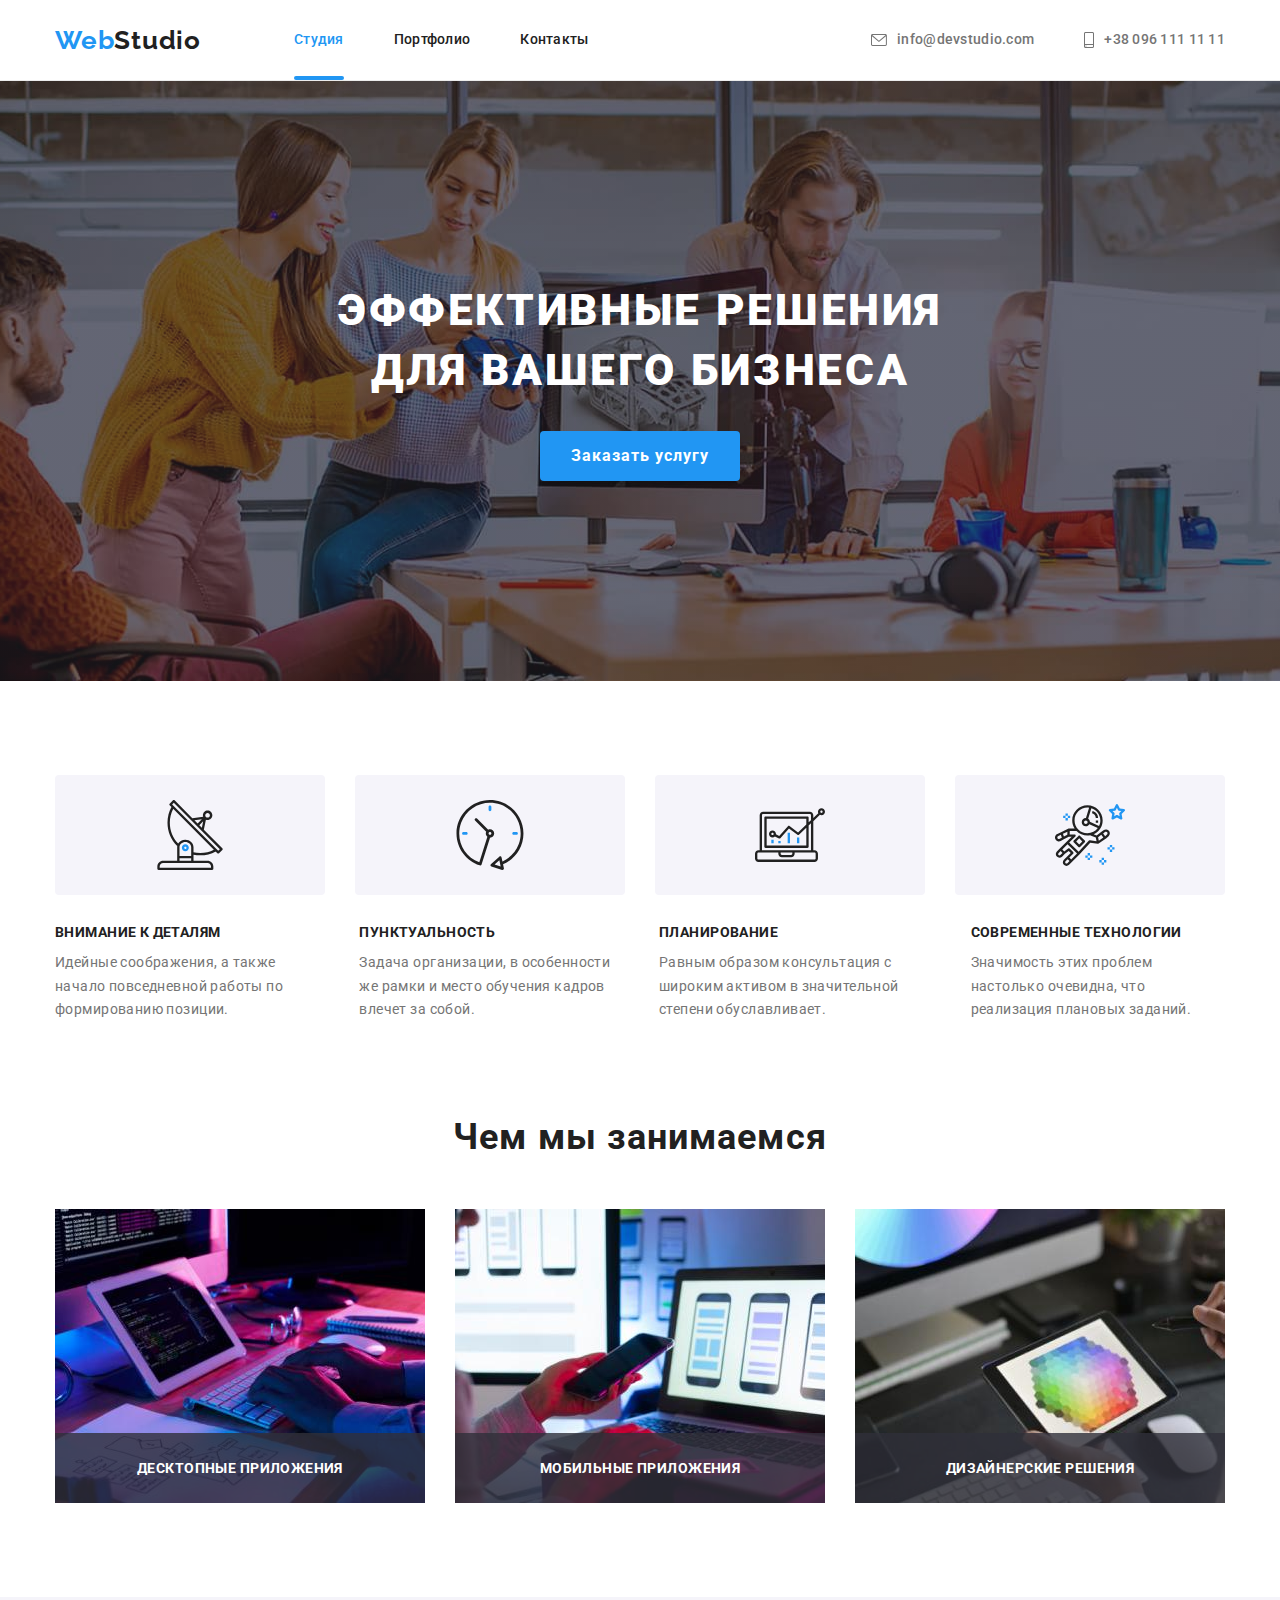
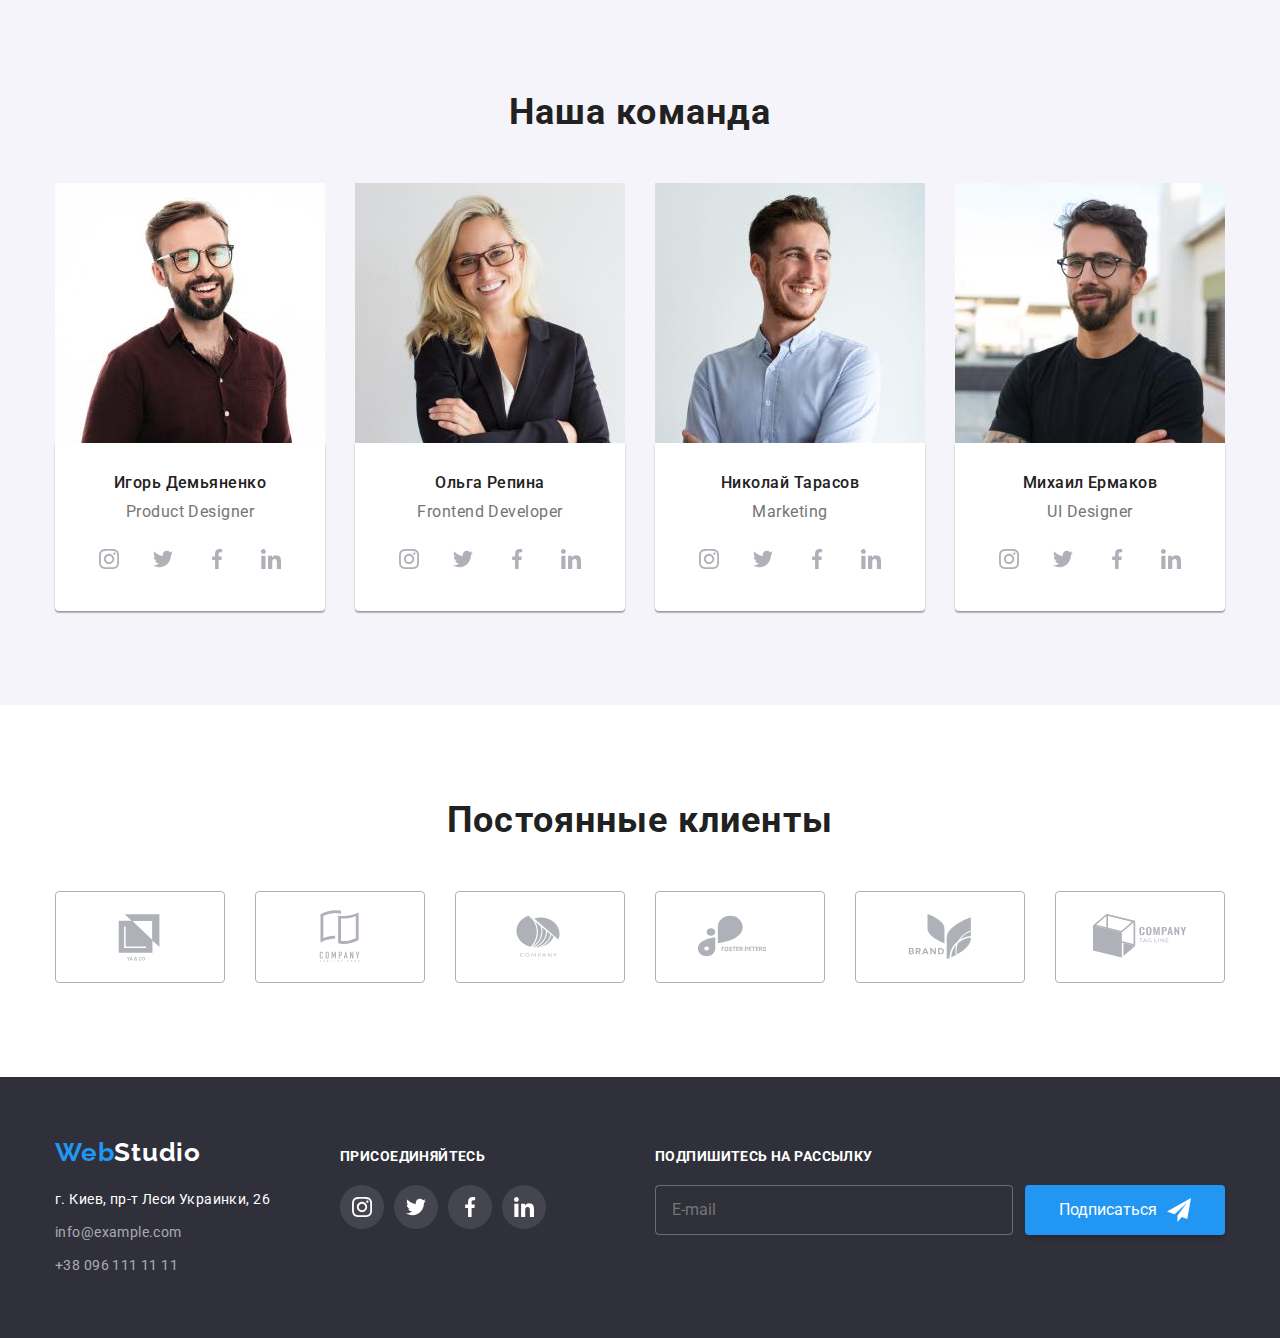
==== commit 56ab0c38: "версия с поправками" ====
--- a/index.html
+++ b/index.html
@@ -410,7 +410,7 @@
               </address>  
             </div>
             <div class="social-box">
-              <h3 class="social-title">ПРИСОЕДИНЯЙТЕСЬ</h3>
+              <p class="social-title">присоединяйтесь</p>
               <ul class="footer-social-list">
                 <li class="footer-social-item">
                   <a href="" class="footer-social-link">
@@ -448,7 +448,7 @@
             </div>
             <div class="online">
               <form action="#" class="online-form">
-              <h2 class="online-title">подпишитесь на рассылку</h2>
+              <p class="social-title">подпишитесь на рассылку</p>
               <div class="online-signup">
 
                 <input type="text"
@@ -524,7 +524,7 @@
                       </svg>
                 </div>
               </div>
-              <div class="modal-field">
+              <div class="modal-comment">
                 <label for="user-text" class="form-input-text">Комментарий</label>
                 <textarea name="user-text" id="user-text" class="modal-form-text" placeholder="Введите текст"></textarea>
               </div>
--- a/css/styles.css
+++ b/css/styles.css
@@ -586,16 +586,6 @@
   margin-left: auto;
 }
 
-.online-title {
-  font-weight: 700;
-  font-size: 14px;
-  line-height: 1.14;
-  letter-spacing: 0.03em;
-  text-transform: uppercase;
-  margin-bottom: 20px;
-  color: var(--second-title-color);
-}
-
 .online-input {
   width: 358px;
   height: 50px;
@@ -608,6 +598,8 @@
 }
 
 .footer-form-button {
+  cursor: pointer;
+  border: transparent;
   display: flex;
   justify-content: center;
   align-items: center;
@@ -695,7 +687,10 @@
 }
 
 .modal-field {
-  margin-bottom: 30px;
+  margin-bottom: 10px;
+}
+.modal-comment {
+  margin-bottom: 20px;
 }
 
 .input-wrap {
@@ -766,12 +761,14 @@
 }
 
 .check-text {
+  align-items: center;
   justify-content: center;
   font-size: 14px;
   line-height: 1.71;
   letter-spacing: 0.03em;
   color: var(--first-contacts-color);
   display: flex;
+  margin-bottom: 30px;
 }
 
 .check-item {
